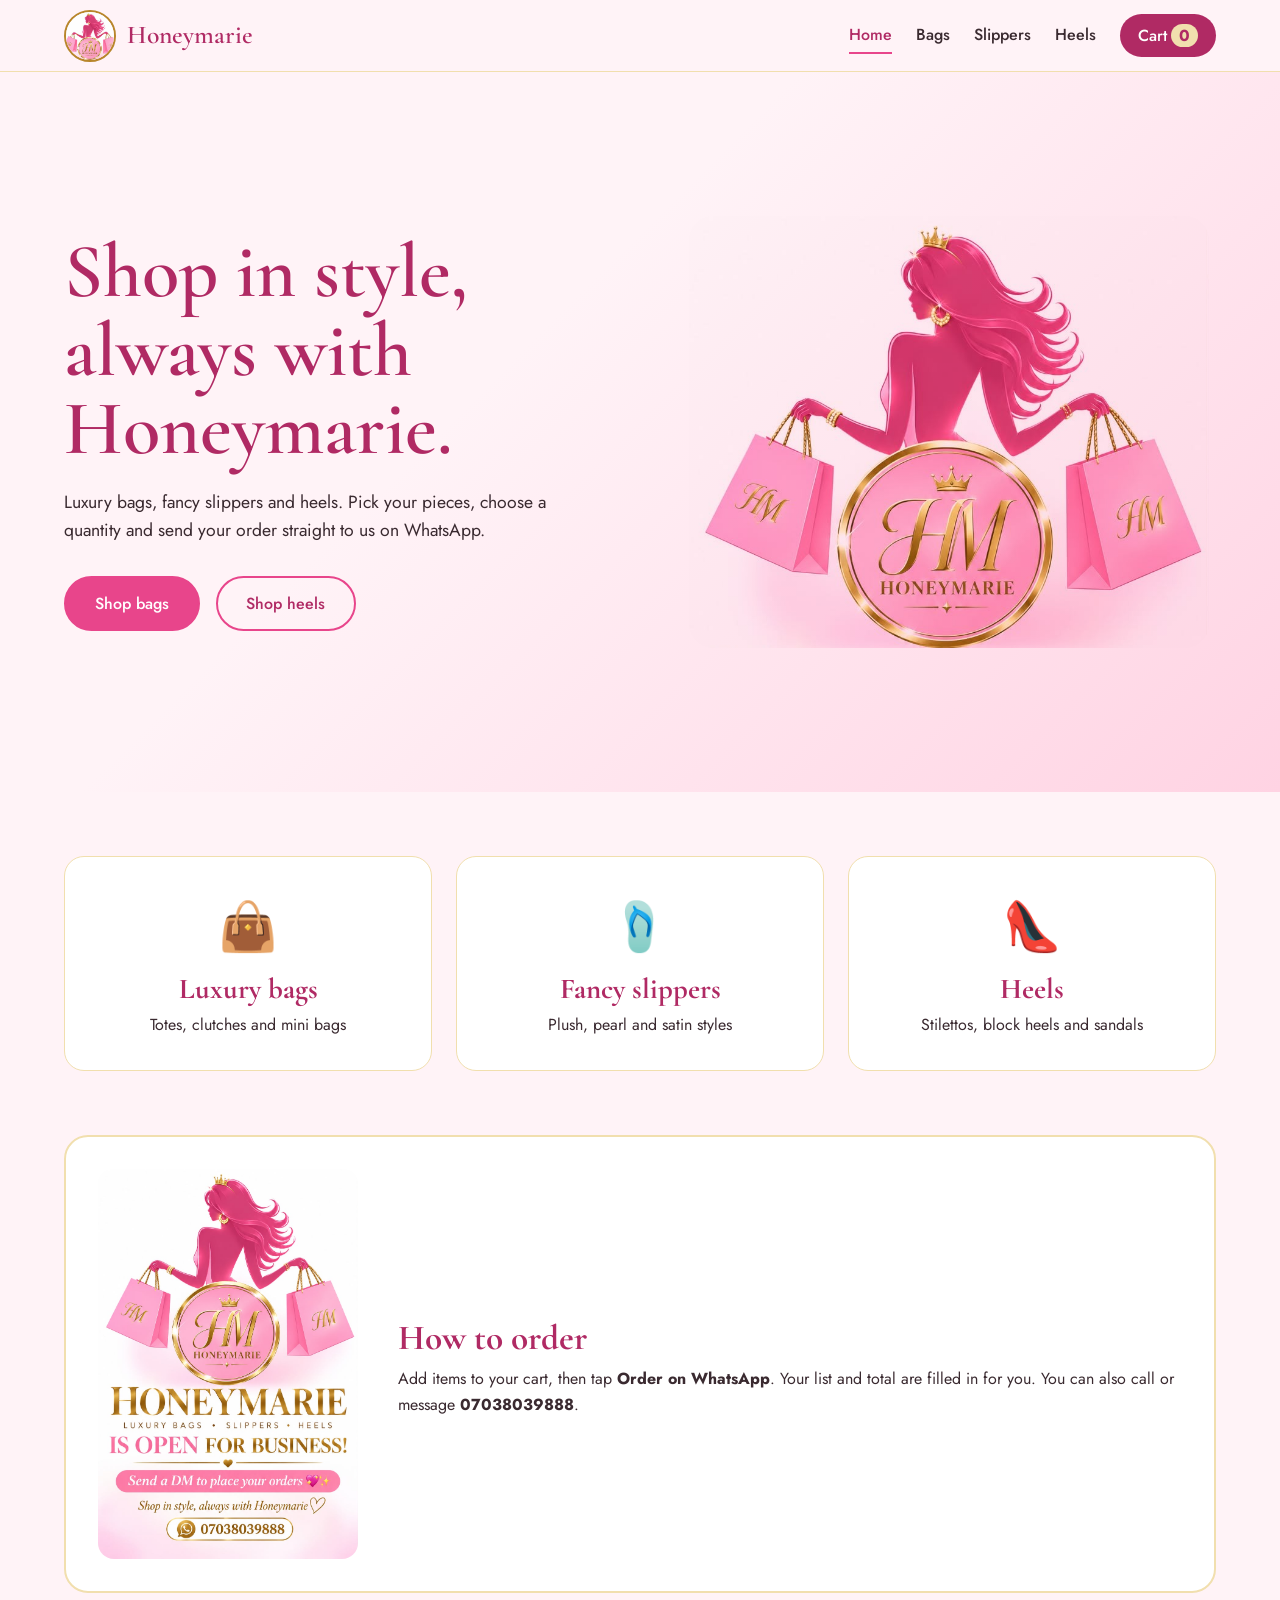
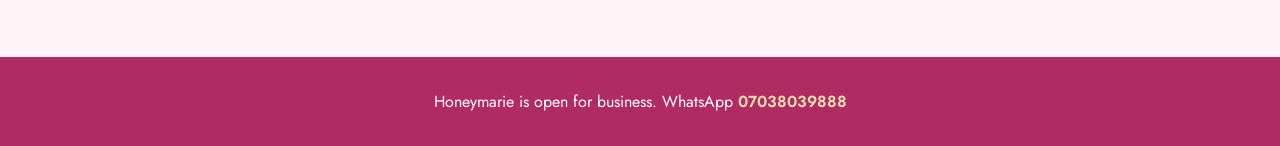
==== index.html @ 19ad4182 "first commit" ====
<!DOCTYPE html>
<html lang="en">
<head>
<meta charset="UTF-8">
<meta name="viewport" content="width=device-width, initial-scale=1.0">
<title>Honeymarie | Luxury Bags, Slippers & Heels</title>
<link rel="preconnect" href="https://fonts.googleapis.com">
<link href="https://fonts.googleapis.com/css2?family=Cormorant+Garamond:wght@500;600&family=Jost:wght@400;500;600&display=swap" rel="stylesheet">
<link rel="stylesheet" href="style.css">
</head>
<body data-page="home">
<section class="hero">
  <div class="hero-text">
    <h1>Shop in style, always with Honeymarie.</h1>
    <p>Luxury bags, fancy slippers and heels. Pick your pieces, choose a quantity and send your order straight to us on WhatsApp.</p>
    <div class="hero-actions">
      <a class="btn" href="bags.html">Shop bags</a>
      <a class="btn btn-ghost" href="heels.html">Shop heels</a>
    </div>
  </div>
  <img class="hero-art" src="logo-marie.jpeg" alt="Honeymarie logo: a woman holding two pink shopping bags">
</section>

<section class="cats">
  <a class="cat" href="bags.html"><span>👜</span><h2>Luxury bags</h2><p>Totes, clutches and mini bags</p></a>
  <a class="cat" href="slippers.html"><span>🩴</span><h2>Fancy slippers</h2><p>Plush, pearl and satin styles</p></a>
  <a class="cat" href="heels.html"><span>👠</span><h2>Heels</h2><p>Stilettos, block heels and sandals</p></a>
</section>

<section class="order-band">
  <img src="marie.jpeg" alt="Honeymarie is open for business">
  <div>
    <h2>How to order</h2>
    <p>Add items to your cart, then tap <strong>Order on WhatsApp</strong>. Your list and total are filled in for you. You can also call or message <strong>07038039888</strong>.</p>
  </div>
</section>
<script src="script.js"></script>
</body>
</html>
---- style.css ----
:root{
  --blush:#fff3f7; --pink:#e8458b; --rose:#b02a64; --gold:#b8862b; --gold-soft:#f1dfae; --ink:#3a2a30;
  --serif:"Cormorant Garamond",Georgia,serif; --sans:"Jost",system-ui,sans-serif;
}
*{margin:0;padding:0;box-sizing:border-box}
html{scroll-behavior:smooth}
body{font-family:var(--sans);color:var(--ink);background:var(--blush);line-height:1.6}
img{max-width:100%;display:block}
a{color:inherit;text-decoration:none}
:focus-visible{outline:3px solid var(--gold);outline-offset:2px}

/* nav */
.nav{position:sticky;top:0;z-index:20;display:flex;align-items:center;gap:1.5rem;padding:.6rem 5vw;background:rgba(255,243,247,.95);backdrop-filter:blur(8px);border-bottom:1px solid var(--gold-soft)}
.nav .brand{display:flex;align-items:center;gap:.7rem;font-family:var(--serif);font-size:1.6rem;font-weight:600;color:var(--rose);margin-right:auto}
.nav .brand img{width:52px;height:52px;border-radius:50%;object-fit:cover;border:2px solid var(--gold)}
.nav .links{display:flex;gap:1.5rem}
.nav a.link{font-weight:500;padding:.3rem 0;border-bottom:2px solid transparent}
.nav a.link:hover,.nav a.link.active{border-color:var(--pink);color:var(--rose)}
.cart-btn{background:var(--rose);color:#fff;border:0;border-radius:999px;padding:.55rem 1.1rem;font:inherit;font-weight:500;cursor:pointer}
.cart-btn b{background:var(--gold-soft);color:var(--rose);border-radius:999px;padding:0 .5rem;margin-left:.3rem}

/* home */
.hero{display:grid;grid-template-columns:1.1fr 1fr;gap:2rem;align-items:center;padding:4rem 5vw;min-height:80vh;background:linear-gradient(135deg,#fff3f7 40%,#ffd3e3)}
.hero h1{font-family:var(--serif);font-size:clamp(2.6rem,6vw,5rem);line-height:1.02;color:var(--rose);font-weight:600}
.hero p{max-width:46ch;margin:1.2rem 0 2rem;font-size:1.1rem}
.hero-art{width:100%;max-width:520px;margin-inline:auto;border-radius:24px;mix-blend-mode:multiply}
.hero-actions{display:flex;gap:1rem;flex-wrap:wrap}
.btn{display:inline-block;background:var(--pink);color:#fff;padding:.8rem 1.8rem;border-radius:999px;border:2px solid var(--pink);cursor:pointer;font:inherit;font-weight:500;transition:background .2s}
.btn:hover{background:var(--rose);border-color:var(--rose)}
.btn-ghost{background:transparent;color:var(--rose)}
.btn-ghost:hover{color:#fff}
.cats{display:grid;grid-template-columns:repeat(auto-fit,minmax(240px,1fr));gap:1.5rem;padding:4rem 5vw}
.cat{background:#fff;border:1px solid var(--gold-soft);border-radius:20px;padding:2rem;text-align:center;transition:transform .2s,border-color .2s}
.cat:hover{transform:translateY(-4px);border-color:var(--gold)}
.cat span{font-size:3rem}
.cat h2{font-family:var(--serif);font-size:1.8rem;color:var(--rose)}
.order-band{display:grid;grid-template-columns:260px 1fr;gap:2.5rem;align-items:center;margin:0 5vw 4rem;padding:2rem;background:#fff;border:2px solid var(--gold-soft);border-radius:24px}
.order-band img{border-radius:16px}
.order-band h2{font-family:var(--serif);font-size:2.2rem;color:var(--rose)}

/* shop pages */
.page-head{text-align:center;padding:3.5rem 5vw 2rem}
.page-head h1{font-family:var(--serif);font-size:clamp(2.4rem,5vw,4rem);color:var(--rose)}
.page-head p{color:var(--gold);font-weight:500}
.grid{display:grid;grid-template-columns:repeat(auto-fill,minmax(250px,1fr));gap:1.5rem;padding:1rem 5vw 4rem}
.card{background:#fff;border-radius:20px;overflow:hidden;border:1px solid var(--gold-soft);display:flex;flex-direction:column}
.card-img{aspect-ratio:1;display:grid;place-items:center;font-size:5rem}
.card-img img{width:100%;height:100%;object-fit:cover}
.card-body{padding:1.1rem;display:flex;flex-direction:column;gap:.5rem;flex:1}
.card h3{font-family:var(--serif);font-size:1.5rem;line-height:1.1}
.price{font-weight:600;color:var(--gold);font-size:1.2rem}
.qty{display:inline-flex;align-items:center;border:1px solid var(--gold-soft);border-radius:999px;align-self:flex-start}
.qty button{width:36px;height:36px;border:0;background:none;font-size:1.2rem;color:var(--rose);cursor:pointer;border-radius:50%}
.qty button:hover{background:var(--blush)}
.qty output{min-width:2rem;text-align:center;font-weight:500}
.card .btn{margin-top:auto;width:100%;text-align:center;padding:.65rem}

/* cart drawer */
.overlay{position:fixed;inset:0;background:rgba(58,42,48,.45);opacity:0;pointer-events:none;transition:opacity .25s;z-index:30}
.overlay.open{opacity:1;pointer-events:auto}
.drawer{position:fixed;top:0;right:0;height:100%;width:min(420px,100%);background:#fff;z-index:40;transform:translateX(100%);transition:transform .3s;display:flex;flex-direction:column}
.drawer.open{transform:none}
.drawer header{display:flex;justify-content:space-between;align-items:center;padding:1.2rem;border-bottom:1px solid var(--gold-soft)}
.drawer h2{font-family:var(--serif);font-size:1.8rem;color:var(--rose)}
.drawer header button{background:none;border:0;font-size:1.8rem;cursor:pointer}
.cart-items{flex:1;overflow:auto;padding:1rem 1.2rem;list-style:none}
.cart-items li{display:grid;grid-template-columns:1fr auto;gap:.2rem .8rem;padding:.8rem 0;border-bottom:1px solid var(--blush)}
.cart-items .remove{background:none;border:0;color:var(--rose);cursor:pointer;text-decoration:underline;font:inherit;justify-self:end}
.cart-items .empty{display:block;color:#8a7a80;padding:2rem 0;text-align:center}
.drawer footer{padding:1.2rem;border-top:1px solid var(--gold-soft)}
.total{display:flex;justify-content:space-between;font-size:1.2rem;font-weight:600;margin-bottom:1rem}
.drawer .btn{width:100%;text-align:center}

.site-foot{text-align:center;padding:2rem 5vw;background:var(--rose);color:#fff}
.site-foot a{color:var(--gold-soft);font-weight:600}

@media(prefers-reduced-motion:reduce){*{transition:none!important;scroll-behavior:auto!important}}

/* ===== Tablet ===== */
@media(max-width:900px){
  .hero{grid-template-columns:1fr;min-height:auto;text-align:center;padding:2.5rem 5vw}
  .hero-art{order:-1;max-width:380px}
  .hero p{margin-inline:auto}
  .hero-actions{justify-content:center}
  .order-band{grid-template-columns:1fr;text-align:center}
  .order-band img{max-width:240px;margin-inline:auto}
}

/* ===== Mobile ===== */
@media(max-width:600px){
  body{font-size:15px}
  .nav{flex-wrap:wrap;gap:.4rem 1rem;padding:.5rem 4vw}
  .nav .brand{font-size:1.3rem;gap:.5rem}
  .nav .brand img{width:42px;height:42px}
  .cart-btn{padding:.45rem .9rem}
  .nav .links{order:3;width:100%;justify-content:space-between;gap:0;border-top:1px solid var(--gold-soft);padding-top:.3rem}
  .nav a.link{flex:1;text-align:center;padding:.5rem 0}
  .hero{padding:1.5rem 5vw 2.5rem}
  .hero-art{max-width:260px}
  .hero h1{font-size:2.4rem}
  .hero-actions .btn{flex:1;text-align:center;padding:.8rem 1rem}
  .cats{padding:2rem 5vw;gap:1rem}
  .cat{padding:1.3rem}
  .order-band{margin:0 4vw 2.5rem;padding:1.3rem}
  .page-head{padding:2rem 5vw 1rem}
  .grid{grid-template-columns:repeat(2,1fr);gap:.8rem;padding:.5rem 4vw 2.5rem}
  .card-img{font-size:3.2rem}
  .card-body{padding:.7rem;gap:.4rem}
  .card h3{font-size:1.2rem}
  .price{font-size:1rem}
  .qty button{width:34px;height:34px}
  .card .btn{padding:.6rem .4rem;font-size:.9rem}
  .drawer{width:100%}
  .site-foot{padding:1.5rem 4vw;font-size:.9rem}
}
@media(max-width:340px){.grid{grid-template-columns:1fr}}
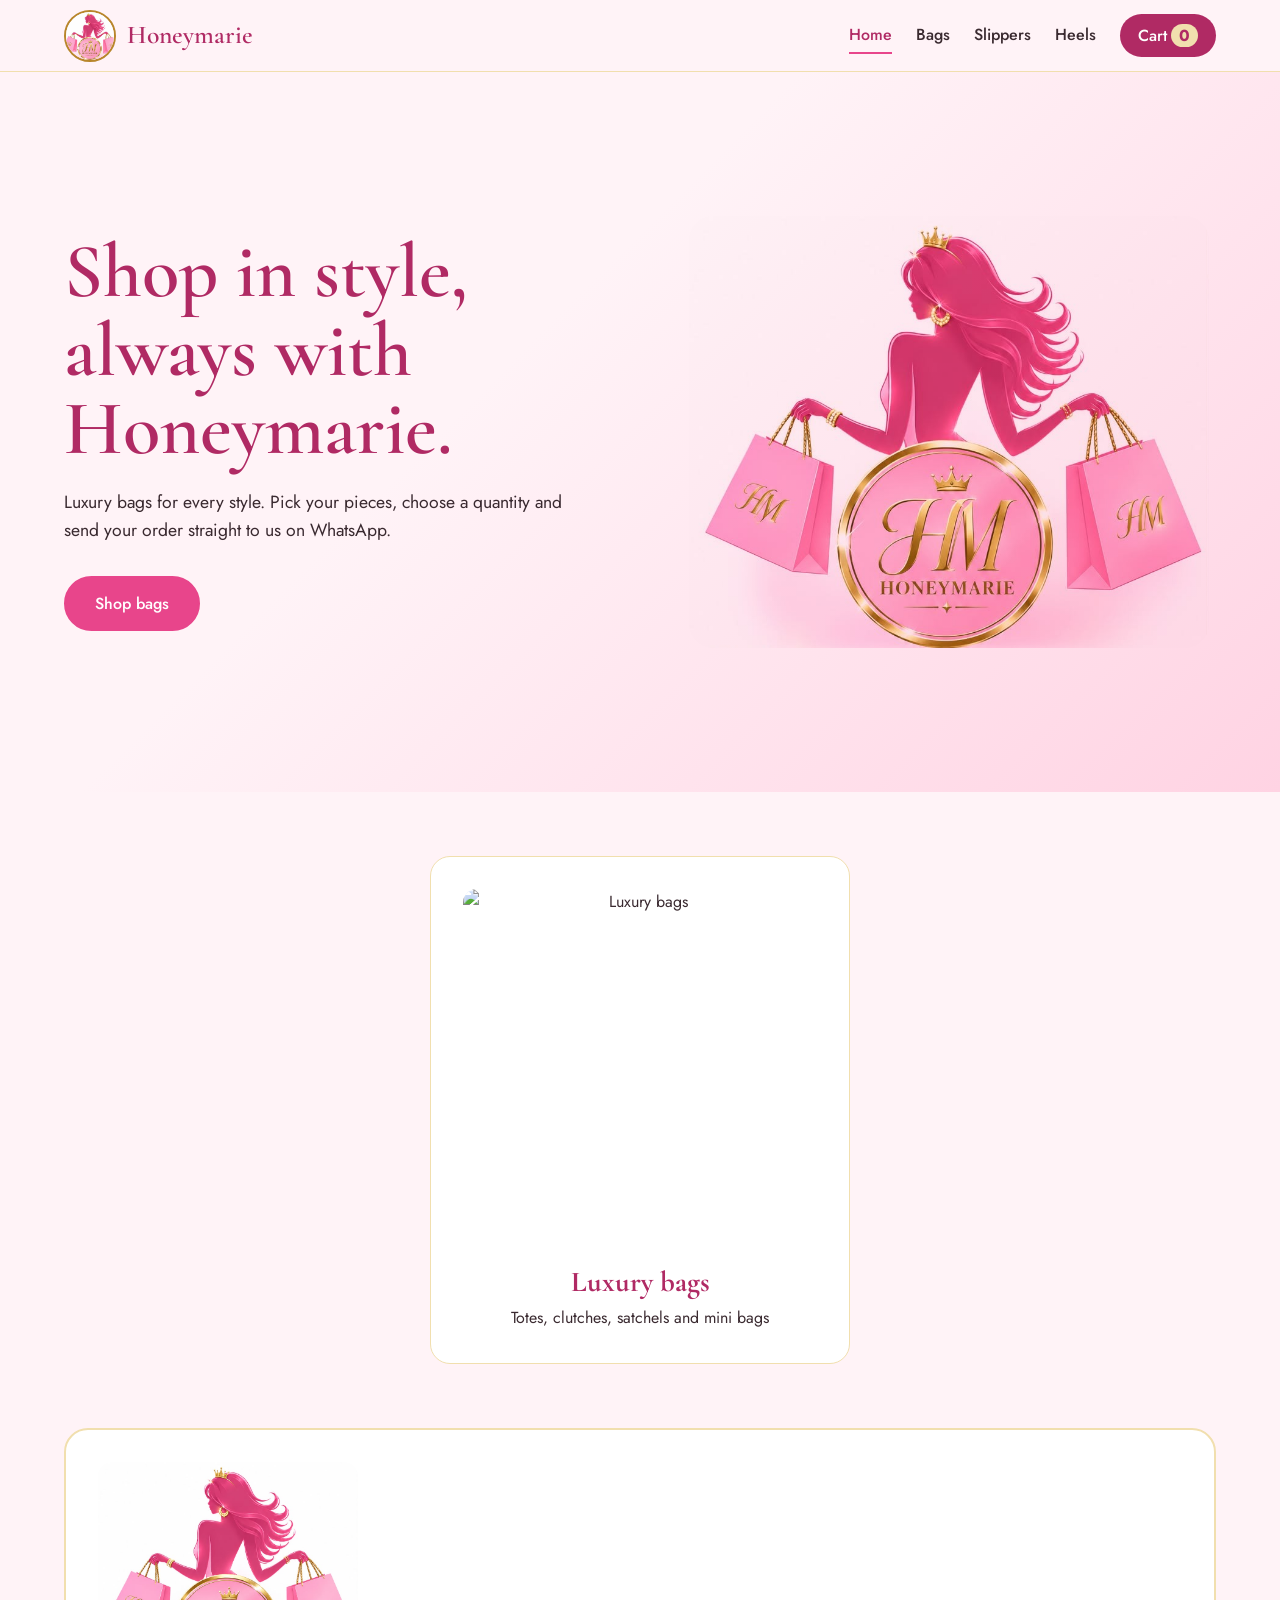
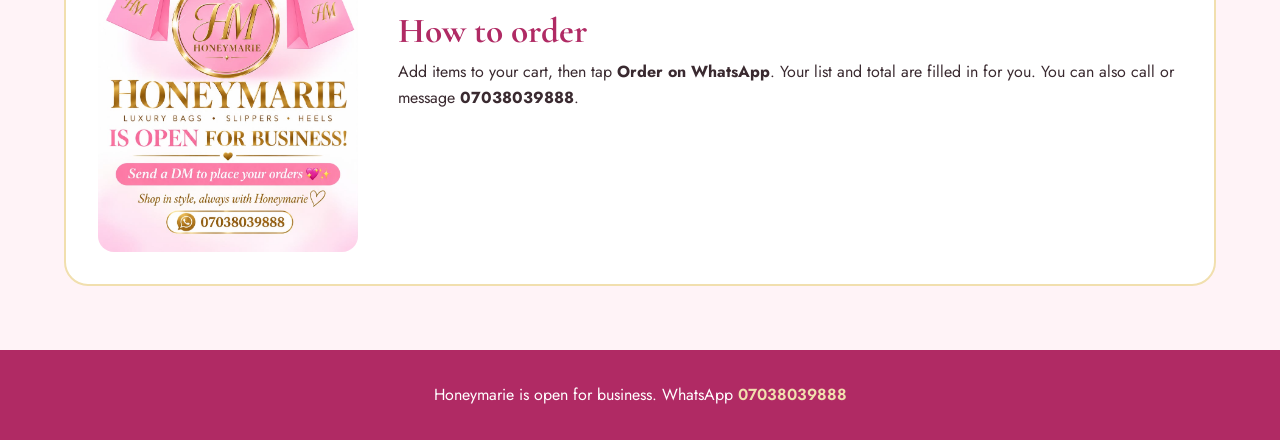
==== commit 885ae354: "add img" ====
--- a/index.html
+++ b/index.html
@@ -3,7 +3,7 @@
 <head>
 <meta charset="UTF-8">
 <meta name="viewport" content="width=device-width, initial-scale=1.0">
-<title>Honeymarie | Luxury Bags, Slippers & Heels</title>
+<title>Honeymarie | Luxury Bags</title>
 <link rel="preconnect" href="https://fonts.googleapis.com">
 <link href="https://fonts.googleapis.com/css2?family=Cormorant+Garamond:wght@500;600&family=Jost:wght@400;500;600&display=swap" rel="stylesheet">
 <link rel="stylesheet" href="style.css">
@@ -12,19 +12,16 @@
 <section class="hero">
   <div class="hero-text">
     <h1>Shop in style, always with Honeymarie.</h1>
-    <p>Luxury bags, fancy slippers and heels. Pick your pieces, choose a quantity and send your order straight to us on WhatsApp.</p>
+    <p>Luxury bags for every style. Pick your pieces, choose a quantity and send your order straight to us on WhatsApp.</p>
     <div class="hero-actions">
       <a class="btn" href="bags.html">Shop bags</a>
-      <a class="btn btn-ghost" href="heels.html">Shop heels</a>
     </div>
   </div>
   <img class="hero-art" src="logo-marie.jpeg" alt="Honeymarie logo: a woman holding two pink shopping bags">
 </section>
 
 <section class="cats">
-  <a class="cat" href="bags.html"><span>👜</span><h2>Luxury bags</h2><p>Totes, clutches and mini bags</p></a>
-  <a class="cat" href="slippers.html"><span>🩴</span><h2>Fancy slippers</h2><p>Plush, pearl and satin styles</p></a>
-  <a class="cat" href="heels.html"><span>👠</span><h2>Heels</h2><p>Stilettos, block heels and sandals</p></a>
+  <a class="cat" href="bags.html"><img src="images/bag1.png" alt="Luxury bags"><h2>Luxury bags</h2><p>Totes, clutches, satchels and mini bags</p></a>
 </section>
 
 <section class="order-band">
--- a/style.css
+++ b/style.css
@@ -32,7 +32,8 @@
 .cats{display:grid;grid-template-columns:repeat(auto-fit,minmax(240px,1fr));gap:1.5rem;padding:4rem 5vw}
 .cat{background:#fff;border:1px solid var(--gold-soft);border-radius:20px;padding:2rem;text-align:center;transition:transform .2s,border-color .2s}
 .cat:hover{transform:translateY(-4px);border-color:var(--gold)}
-.cat span{font-size:3rem}
+.cat img{width:100%;aspect-ratio:1;object-fit:cover;border-radius:14px;margin-bottom:1rem}
+.cats:has(.cat:only-child){grid-template-columns:minmax(240px,420px);justify-content:center}
 .cat h2{font-family:var(--serif);font-size:1.8rem;color:var(--rose)}
 .order-band{display:grid;grid-template-columns:260px 1fr;gap:2.5rem;align-items:center;margin:0 5vw 4rem;padding:2rem;background:#fff;border:2px solid var(--gold-soft);border-radius:24px}
 .order-band img{border-radius:16px}
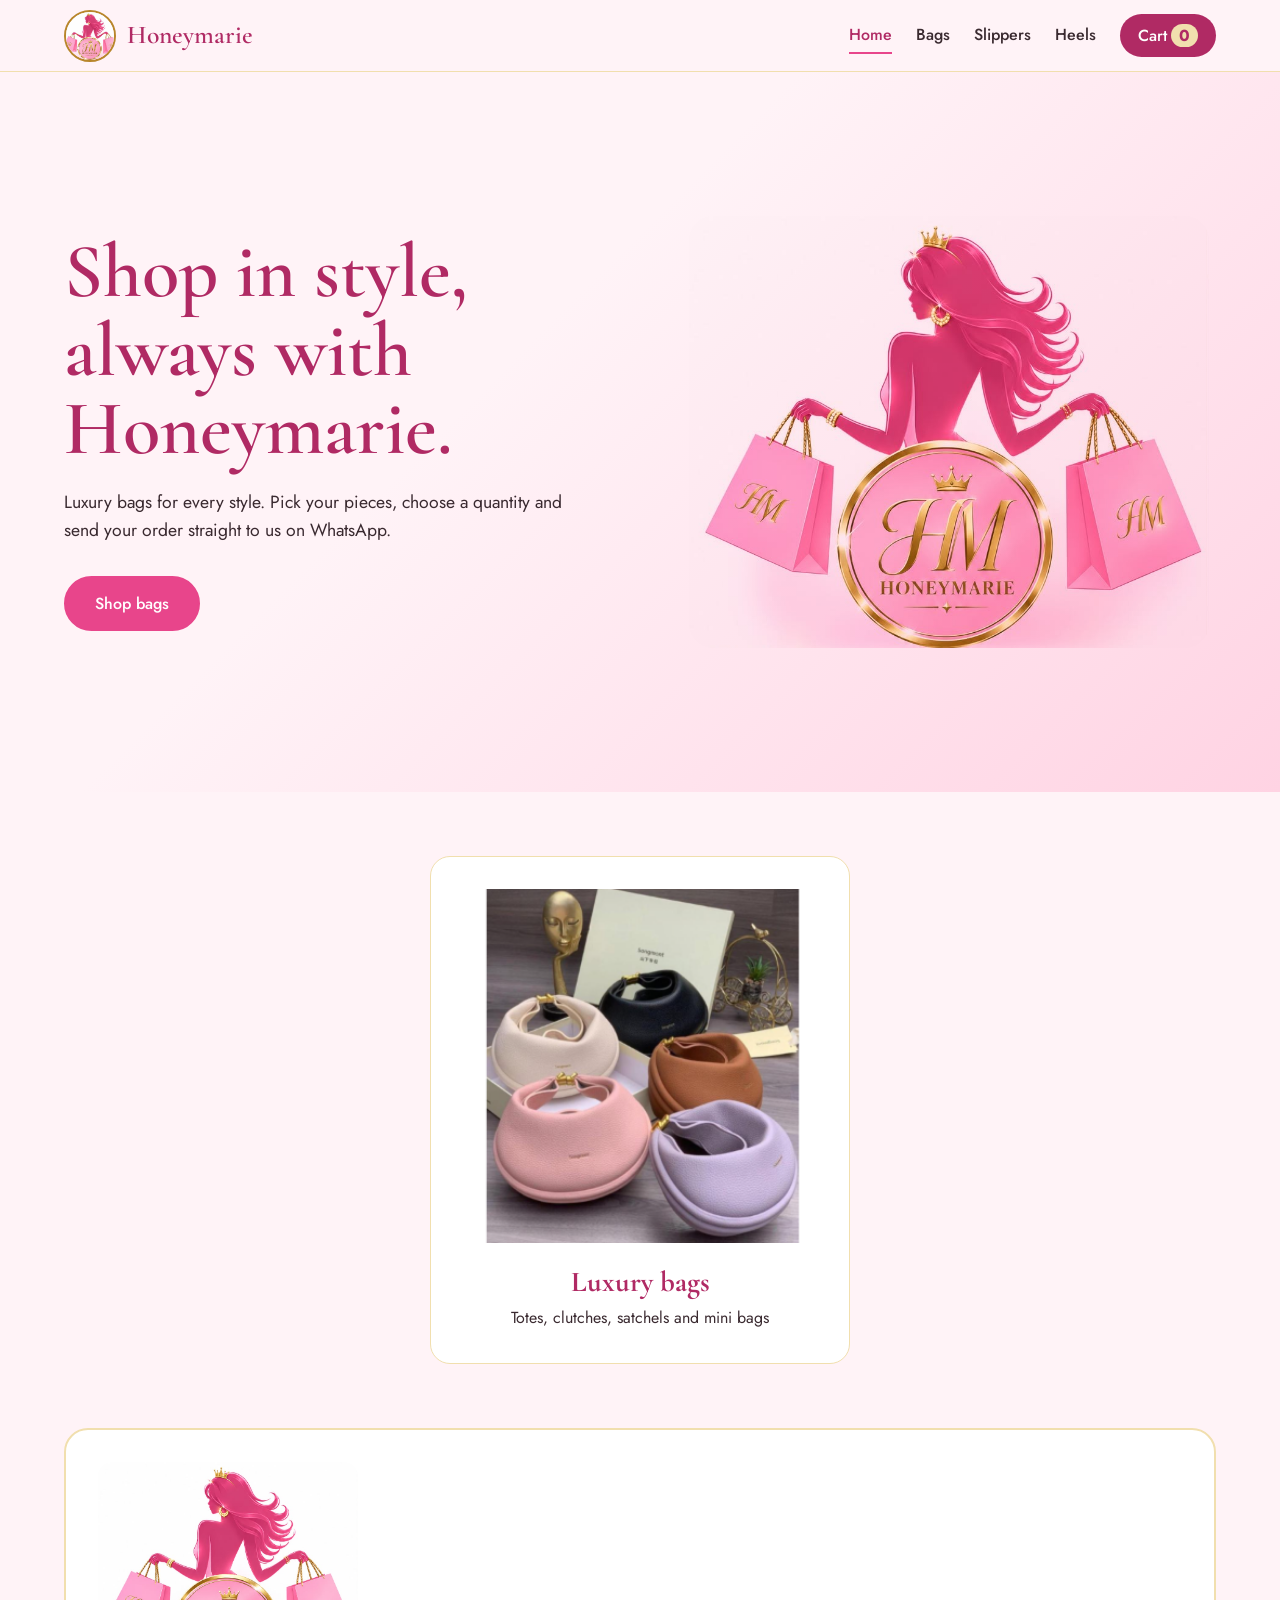
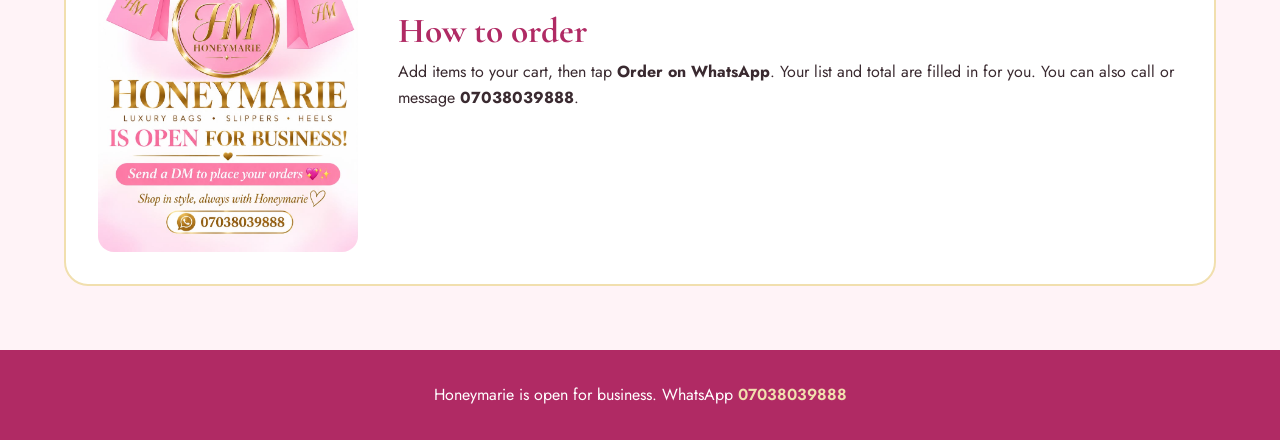
==== commit 8e302a94: "slipper" ====
--- a/index.html
+++ b/index.html
@@ -21,7 +21,7 @@
 </section>
 
 <section class="cats">
-  <a class="cat" href="bags.html"><img src="images/bag1.png" alt="Luxury bags"><h2>Luxury bags</h2><p>Totes, clutches, satchels and mini bags</p></a>
+  <a class="cat" href="bags.html"><img src="/bag1.png" alt="Luxury bags"><h2>Luxury bags</h2><p>Totes, clutches, satchels and mini bags</p></a>
 </section>
 
 <section class="order-band">
